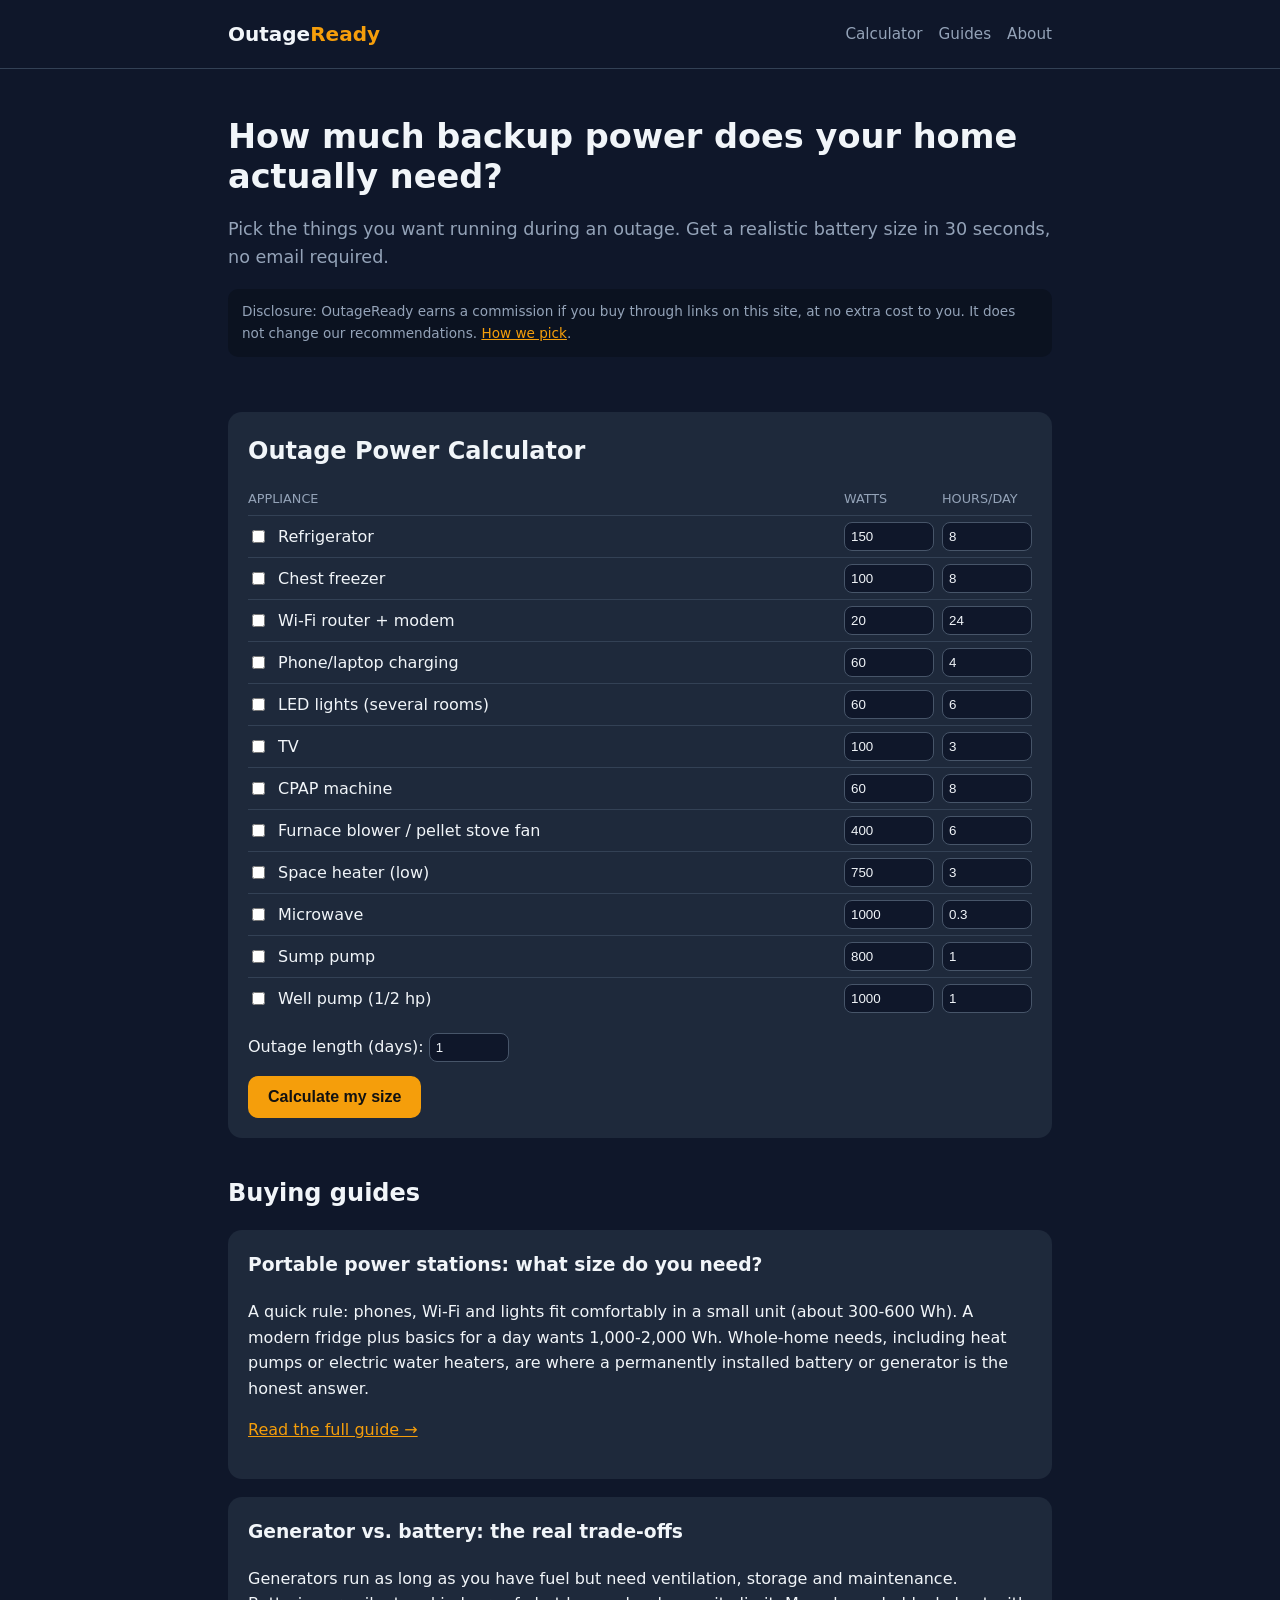
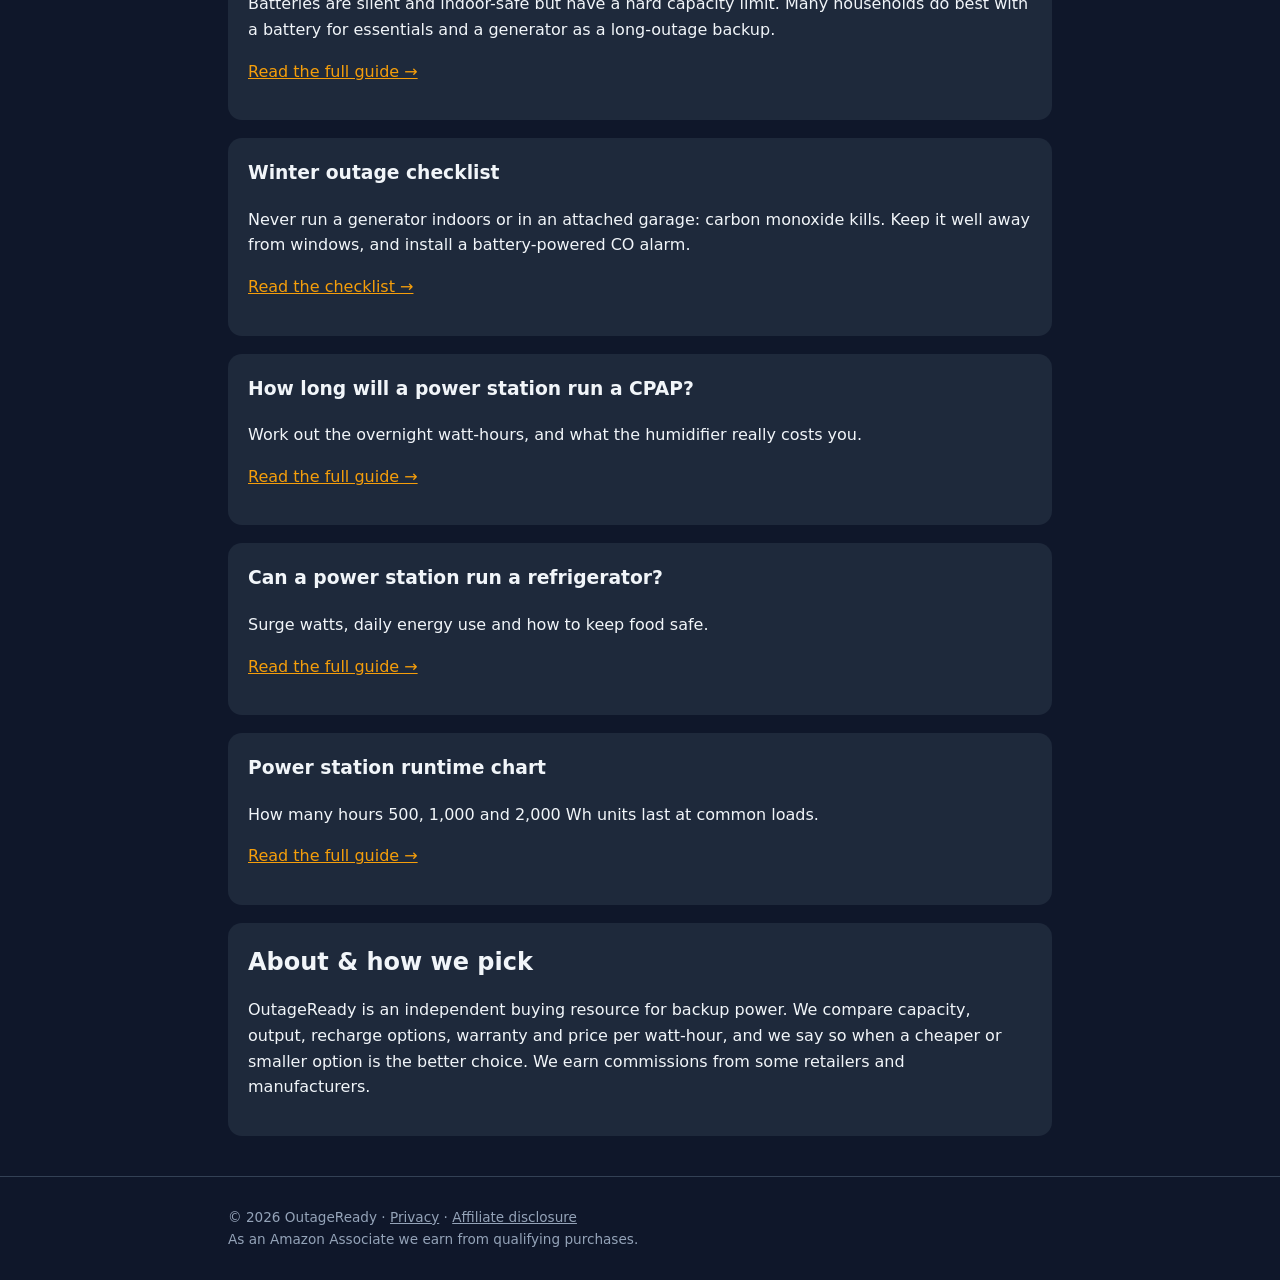
==== index.html @ f8e3d89c "Add site source, shared headers and publish config, 404 metadata Replace uploaded zip with the extra" ====
<!doctype html>
<html lang="en">
<head>
<meta charset="utf-8">
<meta name="viewport" content="width=device-width, initial-scale=1">
<title>OutageReady – Power Outage Calculator & Backup Power Guides</title>
<meta name="description" content="Find out exactly how much backup power your home needs. Free outage calculator plus independent guides to portable power stations, generators and home batteries.">
<link rel="canonical" href="https://outageready.netlify.app/">
<meta property="og:title" content="OutageReady – How Much Backup Power Do You Actually Need?">
<meta property="og:description" content="Free outage calculator and plain-English buying guides for portable power stations and home backup.">
<meta property="og:type" content="website">
<!-- PASTE GOOGLE SEARCH CONSOLE VERIFICATION TAG HERE -->
<script async src="https://www.googletagmanager.com/gtag/js?id=G-VD6P0Z7NSE"></script>
<script>window.dataLayer=window.dataLayer||[];function gtag(){dataLayer.push(arguments)}gtag("js",new Date());gtag("config","G-VD6P0Z7NSE");</script>
<style>
:root{--bg:#0f172a;--card:#1e293b;--ink:#f1f5f9;--mute:#94a3b8;--accent:#f59e0b;--ok:#22c55e}
*{box-sizing:border-box}
body{margin:0;font-family:system-ui,-apple-system,Segoe UI,Roboto,sans-serif;background:var(--bg);color:var(--ink);line-height:1.6}
.wrap{max-width:860px;margin:0 auto;padding:0 18px}
header{padding:18px 0;border-bottom:1px solid #334155}
header .wrap{display:flex;justify-content:space-between;align-items:center}
.logo{font-weight:800;font-size:1.25rem}.logo span{color:var(--accent)}
nav a{color:var(--mute);text-decoration:none;margin-left:16px;font-size:.95rem}
.hero{padding:48px 0 24px}
h1{font-size:2.1rem;line-height:1.2;margin:0 0 12px}
h2{margin:36px 0 12px}
.sub{color:var(--mute);font-size:1.1rem}
.card{background:var(--card);border-radius:14px;padding:20px;margin:18px 0}
.row{display:grid;grid-template-columns:1fr 90px 90px;gap:8px;align-items:center;padding:6px 0;border-bottom:1px solid #334155}
.row:last-child{border:0}
.row label{display:flex;gap:10px;align-items:center;cursor:pointer}
.row small{color:var(--mute)}
input[type=number]{width:100%;padding:6px;border-radius:8px;border:1px solid #475569;background:#0f172a;color:var(--ink)}
.head{color:var(--mute);font-size:.8rem;text-transform:uppercase}
button{background:var(--accent);color:#111;border:0;border-radius:10px;padding:12px 20px;font-weight:700;font-size:1rem;cursor:pointer}
#result{display:none}
.big{font-size:2rem;font-weight:800;color:var(--accent)}
.pick{border-left:4px solid var(--ok);padding-left:14px}
a.cta{display:inline-block;background:var(--ok);color:#052e16;padding:10px 16px;border-radius:10px;text-decoration:none;font-weight:700;margin-top:6px}
.disc{font-size:.85rem;color:var(--mute);background:#0b1220;padding:12px 14px;border-radius:10px}
footer{padding:30px 0;color:var(--mute);font-size:.85rem;border-top:1px solid #334155;margin-top:40px}
footer a{color:var(--mute)}
@media(max-width:560px){.row{grid-template-columns:1fr 70px 70px}h1{font-size:1.7rem}}
</style>
<script type="application/ld+json">
{"@context":"https://schema.org","@type":"WebSite","name":"OutageReady","url":"https://outageready.netlify.app/"}
</script>
</head>
<body>
<header><div class="wrap">
<div class="logo">Outage<span>Ready</span></div>
<nav><a href="#calculator">Calculator</a><a href="#guides">Guides</a><a href="#about">About</a></nav>
</div></header>

<main class="wrap">
<section class="hero">
<h1>How much backup power does your home actually need?</h1>
<p class="sub">Pick the things you want running during an outage. Get a realistic battery size in 30 seconds, no email required.</p>
<p class="disc">Disclosure: OutageReady earns a commission if you buy through links on this site, at no extra cost to you. It does not change our recommendations. <a href="#about" style="color:var(--accent)">How we pick</a>.</p>
</section>

<section id="calculator" class="card">
<h2 style="margin-top:0">Outage Power Calculator</h2>
<div class="row head"><div>Appliance</div><div>Watts</div><div>Hours/day</div></div>
<div id="rows"></div>
<div style="margin:14px 0">
<label>Outage length (days): <input type="number" id="days" value="1" min="1" max="14" style="width:80px"></label>
</div>
<button onclick="calc()">Calculate my size</button>
<div id="result" class="card" style="background:#0b1220">
<div>You need roughly</div>
<div class="big" id="wh"></div>
<p id="peak" class="sub"></p>
<div class="pick" id="pick"></div>
<p class="disc">Estimates include a 15% buffer for inverter losses. Running watts vary by model: check the label on your appliance. Motors (fridge, well pump, furnace blower) can briefly draw 2-3x their running watts at startup.</p>
</div>
</section>

<section id="guides">
<h2>Buying guides</h2>
<div class="card"><h3 style="margin-top:0">Portable power stations: what size do you need?</h3>
<p>A quick rule: phones, Wi-Fi and lights fit comfortably in a small unit (about 300-600 Wh). A modern fridge plus basics for a day wants 1,000-2,000 Wh. Whole-home needs, including heat pumps or electric water heaters, are where a permanently installed battery or generator is the honest answer.</p>
<p><a href="/guides/portable-power-station-size.html" style="color:var(--accent)">Read the full guide &rarr;</a></p></div>
<div class="card"><h3 style="margin-top:0">Generator vs. battery: the real trade-offs</h3>
<p>Generators run as long as you have fuel but need ventilation, storage and maintenance. Batteries are silent and indoor-safe but have a hard capacity limit. Many households do best with a battery for essentials and a generator as a long-outage backup.</p>
<p><a href="/guides/generator-vs-battery.html" style="color:var(--accent)">Read the full guide &rarr;</a></p></div>
<div class="card"><h3 style="margin-top:0">Winter outage checklist</h3>
<p>Never run a generator indoors or in an attached garage: carbon monoxide kills. Keep it well away from windows, and install a battery-powered CO alarm.</p>
<p><a href="/guides/winter-outage-checklist.html" style="color:var(--accent)">Read the checklist &rarr;</a></p></div>
<div class="card"><h3 style="margin-top:0">How long will a power station run a CPAP?</h3><p>Work out the overnight watt-hours, and what the humidifier really costs you.</p><p><a href="/guides/cpap-battery-backup.html" style="color:var(--accent)">Read the full guide &rarr;</a></p></div>
<div class="card"><h3 style="margin-top:0">Can a power station run a refrigerator?</h3><p>Surge watts, daily energy use and how to keep food safe.</p><p><a href="/guides/power-station-run-refrigerator.html" style="color:var(--accent)">Read the full guide &rarr;</a></p></div>
<div class="card"><h3 style="margin-top:0">Power station runtime chart</h3><p>How many hours 500, 1,000 and 2,000 Wh units last at common loads.</p><p><a href="/guides/how-long-will-battery-last.html" style="color:var(--accent)">Read the full guide &rarr;</a></p></div>
</section>

<section id="about" class="card">
<h2 style="margin-top:0">About &amp; how we pick</h2>
<p>OutageReady is an independent buying resource for backup power. We compare capacity, output, recharge options, warranty and price per watt-hour, and we say so when a cheaper or smaller option is the better choice. We earn commissions from some retailers and manufacturers.</p>
</section>
</main>

<footer><div class="wrap">
© <span id="y"></span> OutageReady · <a href="/privacy.html">Privacy</a> · <a href="/disclosure.html">Affiliate disclosure</a><br>
As an Amazon Associate we earn from qualifying purchases.
</div></footer>

<script>
document.getElementById('y').textContent=new Date().getFullYear();
const items=[
["Refrigerator",150,8],["Chest freezer",100,8],["Wi-Fi router + modem",20,24],["Phone/laptop charging",60,4],
["LED lights (several rooms)",60,6],["TV",100,3],["CPAP machine",60,8],["Furnace blower / pellet stove fan",400,6],
["Space heater (low)",750,3],["Microwave",1000,0.3],["Sump pump",800,1],["Well pump (1/2 hp)",1000,1]
];
const rows=document.getElementById('rows');
items.forEach((it,i)=>{
 rows.insertAdjacentHTML('beforeend',`<div class="row"><label><input type="checkbox" id="c${i}"> ${it[0]}</label><input type="number" id="w${i}" value="${it[1]}" min="0"><input type="number" id="h${i}" value="${it[2]}" min="0" max="24" step="0.1"></div>`);
});
// Affiliate links (Amazon Associates tag applied)
const AFF={small:"https://www.amazon.com/s?k=portable+power+station+500wh&tag=earthazoid-20",mid:"https://www.amazon.com/s?k=portable+power+station+1000wh&tag=earthazoid-20",large:"https://www.amazon.com/s?k=portable+power+station+2000wh&tag=earthazoid-20",home:"https://www.amazon.com/s?k=home+battery+backup+system&tag=earthazoid-20"};
function calc(){
 let wh=0,peak=0;
 items.forEach((it,i)=>{
  if(document.getElementById('c'+i).checked){
   const w=+document.getElementById('w'+i).value,h=+document.getElementById('h'+i).value;
   wh+=w*h;peak+=w;
  }
 });
 const d=+document.getElementById('days').value||1;
 wh=Math.round(wh*d*1.15);
 if(!wh){alert('Tick at least one appliance.');return;}
 document.getElementById('wh').textContent=wh.toLocaleString()+' Wh';
 document.getElementById('peak').textContent='Peak load if everything runs at once: about '+peak.toLocaleString()+' W. Look for an inverter rated comfortably above that.';
 let t,txt,link;
 if(wh<=600){t='small';txt='A compact 300-600 Wh portable power station covers this.';}
 else if(wh<=1500){t='mid';txt='Look at the 1,000-1,500 Wh class of portable power stations.';}
 else if(wh<=4000){t='large';txt='You are in 2,000-4,000 Wh territory: a large power station, or pair a mid-size unit with solar or a small generator for longer outages.';}
 else{t='home';txt='This is whole-home territory. A portable unit will not cut it: consider an installed home battery or standby generator, and get a licensed electrician quote.';}
 link=AFF[t];
 document.getElementById('pick').innerHTML='<strong>'+txt+'</strong><br><a class="cta" rel="sponsored nofollow noopener" target="_blank" href="'+link+'">See current options &rarr;</a>';
 const r=document.getElementById('result');r.style.display='block';r.scrollIntoView({behavior:'smooth'});
 if(window.gtag)gtag('event','calculator_result',{size_class:t,wh:wh});
}
</script>
</body>
</html>
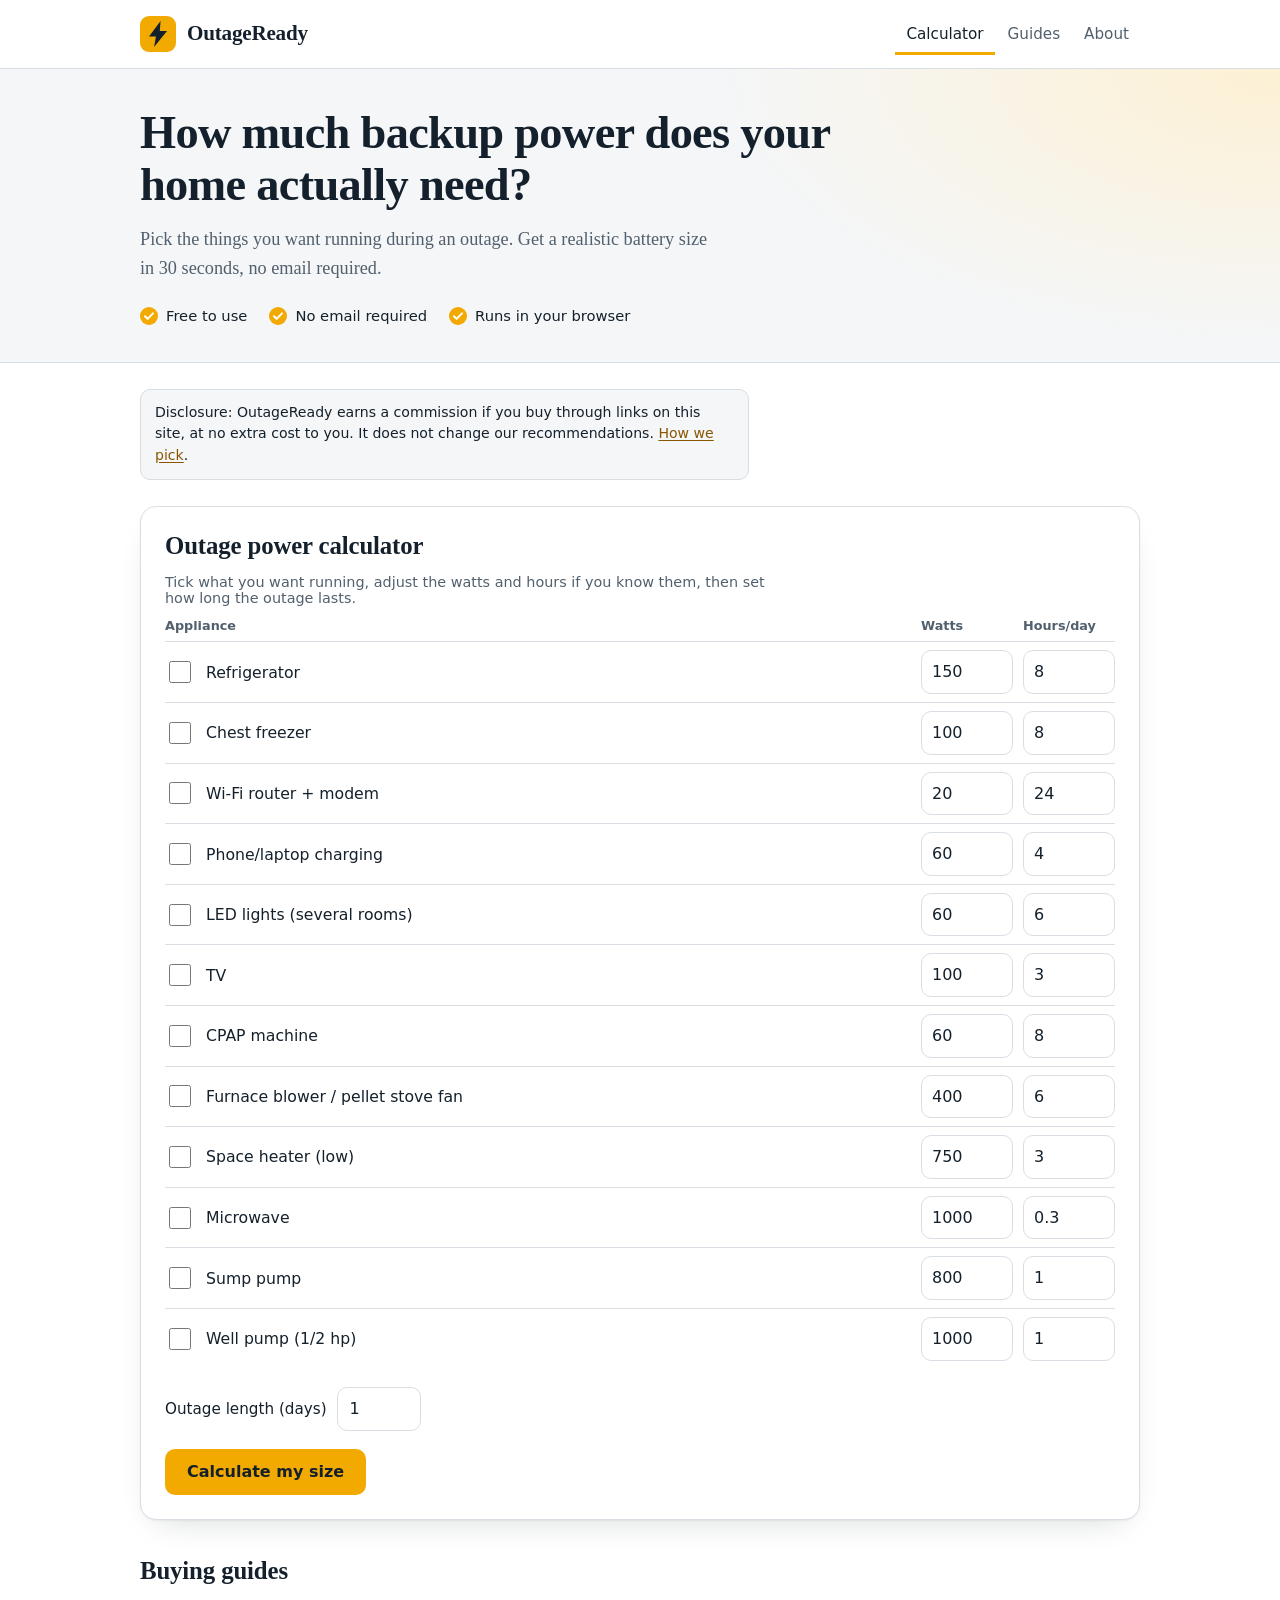
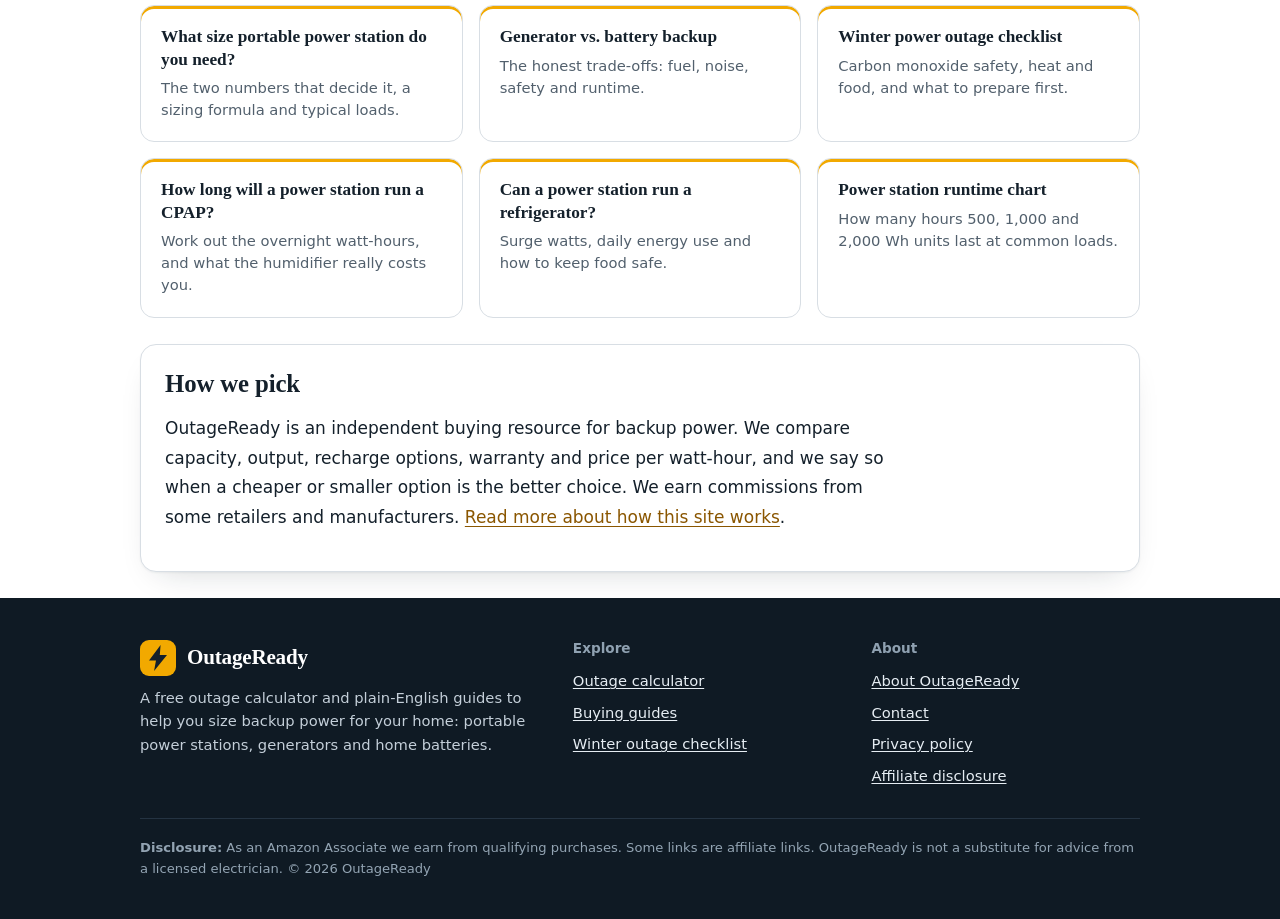
==== commit ee3cd6cc: "Redesign OutageReady and add AdSense, contact, about and guides index Shared design system with logo" ====
--- a/index.html
+++ b/index.html
@@ -1,110 +1,41 @@
 <!doctype html>
-<html lang="en">
-<head>
-<meta charset="utf-8">
-<meta name="viewport" content="width=device-width, initial-scale=1">
-<title>OutageReady – Power Outage Calculator & Backup Power Guides</title>
-<meta name="description" content="Find out exactly how much backup power your home needs. Free outage calculator plus independent guides to portable power stations, generators and home batteries.">
+<html lang="en"><head><meta charset="utf-8"><meta name="viewport" content="width=device-width,initial-scale=1">
+<title>OutageReady – Power Outage Calculator &amp; Backup Power Guides</title><meta name="description" content="Find out exactly how much backup power your home needs. Free outage calculator plus independent guides to portable power stations, generators and home batteries.">
 <link rel="canonical" href="https://outageready.netlify.app/">
-<meta property="og:title" content="OutageReady – How Much Backup Power Do You Actually Need?">
-<meta property="og:description" content="Free outage calculator and plain-English buying guides for portable power stations and home backup.">
-<meta property="og:type" content="website">
-<!-- PASTE GOOGLE SEARCH CONSOLE VERIFICATION TAG HERE -->
+<link rel="icon" type="image/svg+xml" href="/favicon.svg"><link rel="apple-touch-icon" href="/apple-touch-icon.png"><meta name="theme-color" content="#f2a900">
+<meta property="og:type" content="website"><meta property="og:site_name" content="OutageReady">
+<meta property="og:title" content="OutageReady – Power Outage Calculator &amp; Backup Power Guides"><meta property="og:description" content="Find out exactly how much backup power your home needs. Free outage calculator plus independent guides to portable power stations, generators and home batteries.">
+<meta property="og:url" content="https://outageready.netlify.app/"><meta property="og:image" content="https://outageready.netlify.app/og-image.png">
+<meta name="twitter:card" content="summary_large_image">
+<link rel="stylesheet" href="/style.css">
 <script async src="https://www.googletagmanager.com/gtag/js?id=G-VD6P0Z7NSE"></script>
-<script>window.dataLayer=window.dataLayer||[];function gtag(){dataLayer.push(arguments)}gtag("js",new Date());gtag("config","G-VD6P0Z7NSE");</script>
-<style>
-:root{--bg:#0f172a;--card:#1e293b;--ink:#f1f5f9;--mute:#94a3b8;--accent:#f59e0b;--ok:#22c55e}
-*{box-sizing:border-box}
-body{margin:0;font-family:system-ui,-apple-system,Segoe UI,Roboto,sans-serif;background:var(--bg);color:var(--ink);line-height:1.6}
-.wrap{max-width:860px;margin:0 auto;padding:0 18px}
-header{padding:18px 0;border-bottom:1px solid #334155}
-header .wrap{display:flex;justify-content:space-between;align-items:center}
-.logo{font-weight:800;font-size:1.25rem}.logo span{color:var(--accent)}
-nav a{color:var(--mute);text-decoration:none;margin-left:16px;font-size:.95rem}
-.hero{padding:48px 0 24px}
-h1{font-size:2.1rem;line-height:1.2;margin:0 0 12px}
-h2{margin:36px 0 12px}
-.sub{color:var(--mute);font-size:1.1rem}
-.card{background:var(--card);border-radius:14px;padding:20px;margin:18px 0}
-.row{display:grid;grid-template-columns:1fr 90px 90px;gap:8px;align-items:center;padding:6px 0;border-bottom:1px solid #334155}
-.row:last-child{border:0}
-.row label{display:flex;gap:10px;align-items:center;cursor:pointer}
-.row small{color:var(--mute)}
-input[type=number]{width:100%;padding:6px;border-radius:8px;border:1px solid #475569;background:#0f172a;color:var(--ink)}
-.head{color:var(--mute);font-size:.8rem;text-transform:uppercase}
-button{background:var(--accent);color:#111;border:0;border-radius:10px;padding:12px 20px;font-weight:700;font-size:1rem;cursor:pointer}
-#result{display:none}
-.big{font-size:2rem;font-weight:800;color:var(--accent)}
-.pick{border-left:4px solid var(--ok);padding-left:14px}
-a.cta{display:inline-block;background:var(--ok);color:#052e16;padding:10px 16px;border-radius:10px;text-decoration:none;font-weight:700;margin-top:6px}
-.disc{font-size:.85rem;color:var(--mute);background:#0b1220;padding:12px 14px;border-radius:10px}
-footer{padding:30px 0;color:var(--mute);font-size:.85rem;border-top:1px solid #334155;margin-top:40px}
-footer a{color:var(--mute)}
-@media(max-width:560px){.row{grid-template-columns:1fr 70px 70px}h1{font-size:1.7rem}}
-</style>
-<script type="application/ld+json">
-{"@context":"https://schema.org","@type":"WebSite","name":"OutageReady","url":"https://outageready.netlify.app/"}
-</script>
-</head>
-<body>
-<header><div class="wrap">
-<div class="logo">Outage<span>Ready</span></div>
-<nav><a href="#calculator">Calculator</a><a href="#guides">Guides</a><a href="#about">About</a></nav>
-</div></header>
-
-<main class="wrap">
-<section class="hero">
-<h1>How much backup power does your home actually need?</h1>
-<p class="sub">Pick the things you want running during an outage. Get a realistic battery size in 30 seconds, no email required.</p>
-<p class="disc">Disclosure: OutageReady earns a commission if you buy through links on this site, at no extra cost to you. It does not change our recommendations. <a href="#about" style="color:var(--accent)">How we pick</a>.</p>
-</section>
-
-<section id="calculator" class="card">
-<h2 style="margin-top:0">Outage Power Calculator</h2>
-<div class="row head"><div>Appliance</div><div>Watts</div><div>Hours/day</div></div>
+<script>window.dataLayer=window.dataLayer||[];function gtag(){dataLayer.push(arguments)}gtag("js",new Date());gtag("config","G-VD6P0Z7NSE",{page_location:location.origin+location.pathname+location.search});</script>
+<meta name="google-adsense-account" content="ca-pub-1399340452541176">
+<script async src="https://pagead2.googlesyndication.com/pagead/js/adsbygoogle.js?client=ca-pub-1399340452541176" crossorigin="anonymous"></script>
+<script type="application/ld+json">{"@context":"https://schema.org","@type":"WebSite","name":"OutageReady","url":"https://outageready.netlify.app/"}</script>
+</head><body>
+<a class="skip" href="#main">Skip to content</a>
+<header class="top"><div class="w"><a class="brand" href="/"><svg aria-hidden="true" xmlns="http://www.w3.org/2000/svg" viewBox="0 0 32 32"><rect width="32" height="32" rx="8" fill="#f2a900"/><path fill="#14202b" d="M18.300 4.500 8 18.200h6.200l-1.700 9.300L24 13.300h-6.400z"/></svg>OutageReady</a><nav class="main" aria-label="Main"><a href="/" aria-current="page">Calculator</a><a href="/guides/">Guides</a><a href="/about/">About</a></nav></div></header>
+<div class="band wide"><div class="w"><h1>How much backup power does your home actually need?</h1><p class="lead">Pick the things you want running during an outage. Get a realistic battery size in 30 seconds, no email required.</p><ul class="trust"><li>Free to use</li><li>No email required</li><li>Runs in your browser</li></ul></div></div>
+<main id="main" class="w">
+<p class="d">Disclosure: OutageReady earns a commission if you buy through links on this site, at no extra cost to you. It does not change our recommendations. <a href="/about/">How we pick</a>.</p>
+<section id="calculator" class="card"><h2 style="margin-top:0">Outage power calculator</h2>
+<p class="hint">Tick what you want running, adjust the watts and hours if you know them, then set how long the outage lasts.</p>
+<div class="appl head"><div>Appliance</div><div>Watts</div><div>Hours/day</div></div>
 <div id="rows"></div>
-<div style="margin:14px 0">
-<label>Outage length (days): <input type="number" id="days" value="1" min="1" max="14" style="width:80px"></label>
-</div>
-<button onclick="calc()">Calculate my size</button>
-<div id="result" class="card" style="background:#0b1220">
+<div class="opts"><label>Outage length (days) <input type="number" id="days" value="1" min="1" max="14"></label></div>
+<button class="btn" onclick="calc()">Calculate my size</button>
+<div id="result">
 <div>You need roughly</div>
 <div class="big" id="wh"></div>
-<p id="peak" class="sub"></p>
+<p id="peak" class="mut"></p>
 <div class="pick" id="pick"></div>
-<p class="disc">Estimates include a 15% buffer for inverter losses. Running watts vary by model: check the label on your appliance. Motors (fridge, well pump, furnace blower) can briefly draw 2-3x their running watts at startup.</p>
-</div>
-</section>
-
-<section id="guides">
-<h2>Buying guides</h2>
-<div class="card"><h3 style="margin-top:0">Portable power stations: what size do you need?</h3>
-<p>A quick rule: phones, Wi-Fi and lights fit comfortably in a small unit (about 300-600 Wh). A modern fridge plus basics for a day wants 1,000-2,000 Wh. Whole-home needs, including heat pumps or electric water heaters, are where a permanently installed battery or generator is the honest answer.</p>
-<p><a href="/guides/portable-power-station-size.html" style="color:var(--accent)">Read the full guide &rarr;</a></p></div>
-<div class="card"><h3 style="margin-top:0">Generator vs. battery: the real trade-offs</h3>
-<p>Generators run as long as you have fuel but need ventilation, storage and maintenance. Batteries are silent and indoor-safe but have a hard capacity limit. Many households do best with a battery for essentials and a generator as a long-outage backup.</p>
-<p><a href="/guides/generator-vs-battery.html" style="color:var(--accent)">Read the full guide &rarr;</a></p></div>
-<div class="card"><h3 style="margin-top:0">Winter outage checklist</h3>
-<p>Never run a generator indoors or in an attached garage: carbon monoxide kills. Keep it well away from windows, and install a battery-powered CO alarm.</p>
-<p><a href="/guides/winter-outage-checklist.html" style="color:var(--accent)">Read the checklist &rarr;</a></p></div>
-<div class="card"><h3 style="margin-top:0">How long will a power station run a CPAP?</h3><p>Work out the overnight watt-hours, and what the humidifier really costs you.</p><p><a href="/guides/cpap-battery-backup.html" style="color:var(--accent)">Read the full guide &rarr;</a></p></div>
-<div class="card"><h3 style="margin-top:0">Can a power station run a refrigerator?</h3><p>Surge watts, daily energy use and how to keep food safe.</p><p><a href="/guides/power-station-run-refrigerator.html" style="color:var(--accent)">Read the full guide &rarr;</a></p></div>
-<div class="card"><h3 style="margin-top:0">Power station runtime chart</h3><p>How many hours 500, 1,000 and 2,000 Wh units last at common loads.</p><p><a href="/guides/how-long-will-battery-last.html" style="color:var(--accent)">Read the full guide &rarr;</a></p></div>
-</section>
-
-<section id="about" class="card">
-<h2 style="margin-top:0">About &amp; how we pick</h2>
-<p>OutageReady is an independent buying resource for backup power. We compare capacity, output, recharge options, warranty and price per watt-hour, and we say so when a cheaper or smaller option is the better choice. We earn commissions from some retailers and manufacturers.</p>
-</section>
-</main>
-
-<footer><div class="wrap">
-© <span id="y"></span> OutageReady · <a href="/privacy.html">Privacy</a> · <a href="/disclosure.html">Affiliate disclosure</a><br>
-As an Amazon Associate we earn from qualifying purchases.
-</div></footer>
-
+<p class="note">Estimates include a 15% buffer for inverter losses. Running watts vary by model: check the label on your appliance. Motors (fridge, well pump, furnace blower) can briefly draw 2-3x their running watts at startup.</p>
+</div></section>
+<section id="guides"><h2>Buying guides</h2><ul class="cards"><li><a href="/guides/portable-power-station-size.html"><strong>What size portable power station do you need?</strong><span>The two numbers that decide it, a sizing formula and typical loads.</span></a></li><li><a href="/guides/generator-vs-battery.html"><strong>Generator vs. battery backup</strong><span>The honest trade-offs: fuel, noise, safety and runtime.</span></a></li><li><a href="/guides/winter-outage-checklist.html"><strong>Winter power outage checklist</strong><span>Carbon monoxide safety, heat and food, and what to prepare first.</span></a></li><li><a href="/guides/cpap-battery-backup.html"><strong>How long will a power station run a CPAP?</strong><span>Work out the overnight watt-hours, and what the humidifier really costs you.</span></a></li><li><a href="/guides/power-station-run-refrigerator.html"><strong>Can a power station run a refrigerator?</strong><span>Surge watts, daily energy use and how to keep food safe.</span></a></li><li><a href="/guides/how-long-will-battery-last.html"><strong>Power station runtime chart</strong><span>How many hours 500, 1,000 and 2,000 Wh units last at common loads.</span></a></li></ul></section>
+<section class="card"><h2 style="margin-top:0">How we pick</h2>
+<p>OutageReady is an independent buying resource for backup power. We compare capacity, output, recharge options, warranty and price per watt-hour, and we say so when a cheaper or smaller option is the better choice. We earn commissions from some retailers and manufacturers. <a href="/about/">Read more about how this site works</a>.</p></section>
 <script>
-document.getElementById('y').textContent=new Date().getFullYear();
 const items=[
 ["Refrigerator",150,8],["Chest freezer",100,8],["Wi-Fi router + modem",20,24],["Phone/laptop charging",60,4],
 ["LED lights (several rooms)",60,6],["TV",100,3],["CPAP machine",60,8],["Furnace blower / pellet stove fan",400,6],
@@ -112,7 +43,7 @@
 ];
 const rows=document.getElementById('rows');
 items.forEach((it,i)=>{
- rows.insertAdjacentHTML('beforeend',`<div class="row"><label><input type="checkbox" id="c${i}"> ${it[0]}</label><input type="number" id="w${i}" value="${it[1]}" min="0"><input type="number" id="h${i}" value="${it[2]}" min="0" max="24" step="0.1"></div>`);
+ rows.insertAdjacentHTML('beforeend',`<div class="appl"><label><input type="checkbox" id="c${i}"> ${it[0]}</label><input type="number" id="w${i}" value="${it[1]}" min="0" aria-label="Watts for ${it[0]}"><input type="number" id="h${i}" value="${it[2]}" min="0" max="24" step="0.1" aria-label="Hours per day for ${it[0]}"></div>`);
 });
 // Affiliate links (Amazon Associates tag applied)
 const AFF={small:"https://www.amazon.com/s?k=portable+power+station+500wh&tag=earthazoid-20",mid:"https://www.amazon.com/s?k=portable+power+station+1000wh&tag=earthazoid-20",large:"https://www.amazon.com/s?k=portable+power+station+2000wh&tag=earthazoid-20",home:"https://www.amazon.com/s?k=home+battery+backup+system&tag=earthazoid-20"};
@@ -135,10 +66,17 @@
  else if(wh<=4000){t='large';txt='You are in 2,000-4,000 Wh territory: a large power station, or pair a mid-size unit with solar or a small generator for longer outages.';}
  else{t='home';txt='This is whole-home territory. A portable unit will not cut it: consider an installed home battery or standby generator, and get a licensed electrician quote.';}
  link=AFF[t];
- document.getElementById('pick').innerHTML='<strong>'+txt+'</strong><br><a class="cta" rel="sponsored nofollow noopener" target="_blank" href="'+link+'">See current options &rarr;</a>';
+ document.getElementById('pick').innerHTML='<strong>'+txt+'</strong><br><a class="btn" rel="sponsored nofollow noopener" target="_blank" href="'+link+'">See current options &rarr;</a>';
  const r=document.getElementById('result');r.style.display='block';r.scrollIntoView({behavior:'smooth'});
  if(window.gtag)gtag('event','calculator_result',{size_class:t,wh:wh});
 }
 </script>
-</body>
-</html>
+</main>
+<footer class="foot"><div class="w">
+<div class="cols">
+<div><a class="brand" href="/"><svg aria-hidden="true" xmlns="http://www.w3.org/2000/svg" viewBox="0 0 32 32"><rect width="32" height="32" rx="8" fill="#f2a900"/><path fill="#14202b" d="M18.300 4.500 8 18.200h6.200l-1.700 9.300L24 13.300h-6.400z"/></svg>OutageReady</a><p>A free outage calculator and plain-English guides to help you size backup power for your home: portable power stations, generators and home batteries.</p></div>
+<div><h3>Explore</h3><ul><li><a href="/">Outage calculator</a></li><li><a href="/guides/">Buying guides</a></li><li><a href="/guides/winter-outage-checklist.html">Winter outage checklist</a></li></ul></div>
+<div><h3>About</h3><ul><li><a href="/about/">About OutageReady</a></li><li><a href="/contact/">Contact</a></li><li><a href="/privacy.html">Privacy policy</a></li><li><a href="/disclosure.html">Affiliate disclosure</a></li></ul></div>
+</div>
+<p class="fine"><b>Disclosure:</b> As an Amazon Associate we earn from qualifying purchases. Some links are affiliate links. OutageReady is not a substitute for advice from a licensed electrician. &copy; 2026 OutageReady</p>
+</div></footer></body></html>
--- a/style.css
+++ b/style.css
@@ -0,0 +1,97 @@
+:root{--brand:#f2a900;--on-brand:#14202b;--link:#8a5600;--soft:#fdf1d4}
+@media(prefers-color-scheme:dark){:root{--brand:#f5b93a;--on-brand:#14202b;--link:#f5b93a;--soft:#33290f}}
+:root{--serif:Charter,"Bitstream Charter","Sitka Text",Cambria,Georgia,serif;--sans:system-ui,-apple-system,"Segoe UI",Roboto,"Helvetica Neue",Arial,sans-serif;--paper:#fff;--wash:#f4f6f8;--ink:#14202b;--mut:#52606d;--rule:#d8dee4;--card:#fff}
+@media(prefers-color-scheme:dark){:root{--paper:#0f151b;--wash:#151d25;--ink:#e9eef2;--mut:#9aa8b5;--rule:#27333e;--card:#18212a}}
+*{box-sizing:border-box}html{-webkit-text-size-adjust:100%}
+body{margin:0;background:var(--paper);color:var(--ink);font:16px/1.6 var(--sans)}
+.w{max-width:1040px;margin:0 auto;padding:0 20px}
+a{color:var(--link);text-underline-offset:.16em}
+:focus-visible{outline:3px solid var(--brand);outline-offset:2px;border-radius:4px}
+.skip{position:absolute;left:-9999px;top:8px}.skip:focus{left:12px;background:var(--ink);color:var(--paper);padding:8px 12px;z-index:9;border-radius:8px}
+header.top{background:var(--paper);border-bottom:1px solid var(--rule)}
+header.top .w{display:flex;align-items:center;justify-content:space-between;gap:6px 20px;flex-wrap:wrap;min-height:68px}
+.brand{display:flex;align-items:center;gap:11px;color:var(--ink);text-decoration:none;font:700 1.32rem/1 var(--serif);letter-spacing:-.01em;padding:10px 0}
+.brand svg{width:36px;height:36px;flex:none;display:block}
+nav.main{display:flex;gap:2px;flex-wrap:wrap}
+nav.main a{padding:9px 11px;border-radius:8px;color:var(--mut);text-decoration:none;font-weight:500;font-size:.95rem}
+nav.main a:hover{background:var(--wash);color:var(--ink)}
+nav.main a[aria-current=page]{color:var(--ink);box-shadow:inset 0 -3px 0 var(--brand);border-radius:0}
+@media(max-width:640px){header.top .w{padding-bottom:6px}nav.main{width:100%;margin:0 -8px}nav.main a{padding:8px 9px;font-size:.92rem}}
+.band{background:radial-gradient(70% 150% at 100% 0%,var(--soft),transparent 64%),var(--wash);border-bottom:1px solid var(--rule)}
+.band .w{padding-top:38px;padding-bottom:34px}
+.crumbs{font-size:.85rem;color:var(--mut);margin:0 0 12px}.crumbs a{color:var(--mut)}
+.band h1{font:700 clamp(1.85rem,4.6vw,2.9rem)/1.12 var(--serif);letter-spacing:-.015em;margin:0 0 14px;max-width:24ch}
+.band.wide h1{max-width:30ch}
+.band .lead{font:400 1.14rem/1.62 var(--serif);color:var(--mut);margin:0;max-width:64ch}
+.trust{display:flex;flex-wrap:wrap;gap:8px 22px;margin:20px 0 0;padding:0;list-style:none;font-size:.92rem;font-weight:500}
+.trust li{display:flex;align-items:center;gap:8px}
+.trust li::before{content:"";width:18px;height:18px;border-radius:50%;background:var(--brand) url("data:image/svg+xml,%3Csvg xmlns='http://www.w3.org/2000/svg' viewBox='0 0 18 18'%3E%3Cpath d='M5 9.3l2.6 2.6L13 6.4' fill='none' stroke='%23fff' stroke-width='2' stroke-linecap='round' stroke-linejoin='round'/%3E%3C/svg%3E") center/100% no-repeat;flex:none}
+main{padding:12px 0 48px}
+main h2{font:650 1.55rem/1.25 var(--serif);margin:2.3rem 0 .5rem;letter-spacing:-.005em}
+main h3{font:650 1.15rem/1.3 var(--serif);margin:1.7rem 0 .2rem}
+main p,main li{font:400 1.0625rem/1.74 var(--serif)}
+main p{margin:.85em 0;max-width:68ch}
+main ul,main ol{max-width:68ch;padding-left:1.3em}main li{margin:.3em 0}
+.card,.aff,.panel{font-family:var(--sans)}
+.card p,.card li,.aff p,.aff li,td,th,label,.mut,.note,.d{font-family:var(--sans)}
+.mut{color:var(--mut);font-size:.9rem;line-height:1.55}
+.card{background:var(--card);border:1px solid var(--rule);border-radius:16px;padding:24px;margin:26px 0;box-shadow:0 1px 2px rgba(20,32,43,.05),0 14px 32px -18px rgba(20,32,43,.22)}
+label{display:block;font:500 .86rem/1.35 var(--sans);color:var(--mut);margin:0 0 6px}
+input,select,textarea{width:100%;padding:10px 12px;border:1px solid var(--rule);border-radius:10px;background:var(--paper);color:var(--ink);font:inherit;font-size:1rem;min-height:44px}
+textarea{min-height:150px;resize:vertical}
+input:focus,select:focus,textarea:focus{border-color:var(--brand);outline:3px solid color-mix(in srgb,var(--brand) 30%,transparent);outline-offset:0}
+.grid{display:grid;gap:18px 20px;grid-template-columns:repeat(auto-fit,minmax(210px,1fr))}
+table{width:100%;border-collapse:collapse;margin:14px 0;font-size:.97rem}
+th{font:600 .82rem/1.3 var(--sans);color:var(--mut);text-align:left;padding:10px;border-bottom:2px solid var(--rule)}
+td{padding:12px 10px;border-bottom:1px solid var(--rule);vertical-align:middle}
+tr:last-child td{border-bottom:0}
+@media(max-width:640px){main table{display:block;overflow-x:auto;max-width:100%}}
+.big{font:700 1.9rem/1.1 var(--serif);color:var(--link);font-variant-numeric:tabular-nums}
+#out tr:first-child td{background:var(--soft);font-weight:600}
+#out tr:first-child td:first-child{box-shadow:inset 4px 0 0 var(--brand)}
+.btn{display:inline-flex;align-items:center;justify-content:center;background:var(--brand);color:var(--on-brand);padding:12px 22px;border-radius:10px;font:600 1rem var(--sans);text-decoration:none;border:0;cursor:pointer;min-height:46px}
+.btn:hover{filter:brightness(1.08)}
+.btn.ghost{background:transparent;color:var(--link);border:1.5px solid var(--brand)}
+.aff{background:var(--wash);border:1px solid var(--rule);border-left:4px solid var(--brand);border-radius:12px;padding:18px 20px;margin:28px 0}
+.aff b{font:700 1.08rem var(--serif)}
+.aff ul{list-style:none;padding:0;margin:12px 0;display:flex;flex-wrap:wrap;gap:8px;max-width:none}
+.aff li{margin:0}
+.aff li a{display:inline-block;padding:8px 13px;border:1px solid var(--rule);border-radius:999px;background:var(--paper);color:var(--ink);text-decoration:none;font:500 .92rem var(--sans)}
+.aff li a:hover{border-color:var(--brand)}
+ul.links{columns:2;column-gap:32px;list-style:none;padding:0;max-width:none}ul.links li{break-inside:avoid;margin:.35em 0}
+@media(max-width:560px){ul.links{columns:1}}
+.cards{display:grid;gap:16px;grid-template-columns:repeat(auto-fill,minmax(270px,1fr));padding:0;list-style:none;max-width:none;margin:18px 0}
+.cards li{margin:0;font-family:var(--sans)}
+.cards a{display:block;height:100%;padding:20px;border:1px solid var(--rule);border-radius:14px;color:var(--ink);text-decoration:none;background:var(--card);box-shadow:inset 0 3px 0 var(--brand)}
+.cards a:hover{border-color:var(--brand)}
+.cards strong{display:block;font:650 1.08rem/1.3 var(--serif);margin-bottom:6px}
+.cards span{display:block;color:var(--mut);font-size:.92rem;line-height:1.5}
+.note,.d{font-size:.88rem;line-height:1.55;color:var(--mut)}
+.d{margin:26px 0 8px;padding:12px 14px;border:1px solid var(--rule);border-radius:10px;background:var(--wash);color:var(--ink);max-width:68ch}
+footer.foot{background:#0f1a24;color:#c4cfd9;margin-top:24px;padding:42px 0 30px;font-size:.92rem;line-height:1.6}
+footer.foot a{color:#e6edf3}
+footer.foot .cols{display:grid;gap:30px;grid-template-columns:1.5fr 1fr 1fr}
+@media(max-width:720px){footer.foot .cols{grid-template-columns:1fr}}
+footer.foot .brand{color:#fff;padding:0 0 10px}
+footer.foot h3{font:600 .85rem/1.3 var(--sans);color:#8fa1b1;margin:0 0 12px}
+footer.foot ul{list-style:none;padding:0;margin:0;display:grid;gap:8px}
+footer.foot p{margin:0 0 10px;max-width:46ch}
+footer.foot .fine{border-top:1px solid #243342;margin-top:30px;padding-top:18px;font-size:.82rem;color:#93a4b3;max-width:none}
+@media(prefers-reduced-motion:reduce){*{transition:none!important;animation:none!important}}
+@media print{header.top nav,footer.foot,.aff{display:none}.band{background:none}}
+
+.appl{display:grid;grid-template-columns:1fr 92px 92px;gap:10px;align-items:center;padding:8px 0;border-bottom:1px solid var(--rule);font-family:var(--sans)}
+.appl:last-child{border-bottom:0}
+.appl.head{color:var(--mut);font:600 .8rem var(--sans);padding-top:0}
+.appl label{display:flex;gap:12px;align-items:center;margin:0;cursor:pointer;font:500 .98rem var(--sans);color:var(--ink)}
+.appl input[type=number]{padding:8px 10px;min-height:40px}
+input[type=checkbox]{width:22px;height:22px;min-height:0;padding:0;accent-color:var(--brand);flex:none}
+.opts{display:flex;align-items:center;gap:14px;flex-wrap:wrap;margin:18px 0}
+.opts label{display:flex;align-items:center;gap:10px;margin:0;font:500 .95rem var(--sans);color:var(--ink)}
+.opts input{width:84px}
+#result{display:none;background:var(--soft);border:1px solid var(--rule);border-radius:14px;padding:22px;margin:24px 0 0}
+#result .big{font-size:clamp(2.2rem,6vw,3.2rem);margin:4px 0}
+.pick{border-left:4px solid var(--brand);padding-left:14px;margin:16px 0}
+.card.warn{border-left:4px solid #c0392b;background:color-mix(in srgb,#c0392b 9%,var(--card))}
+.hint{font:500 .9rem var(--sans);color:var(--mut)}
+@media(max-width:560px){.appl{grid-template-columns:1fr 70px 70px;gap:8px}.appl input[type=number]{padding:8px 6px}}
